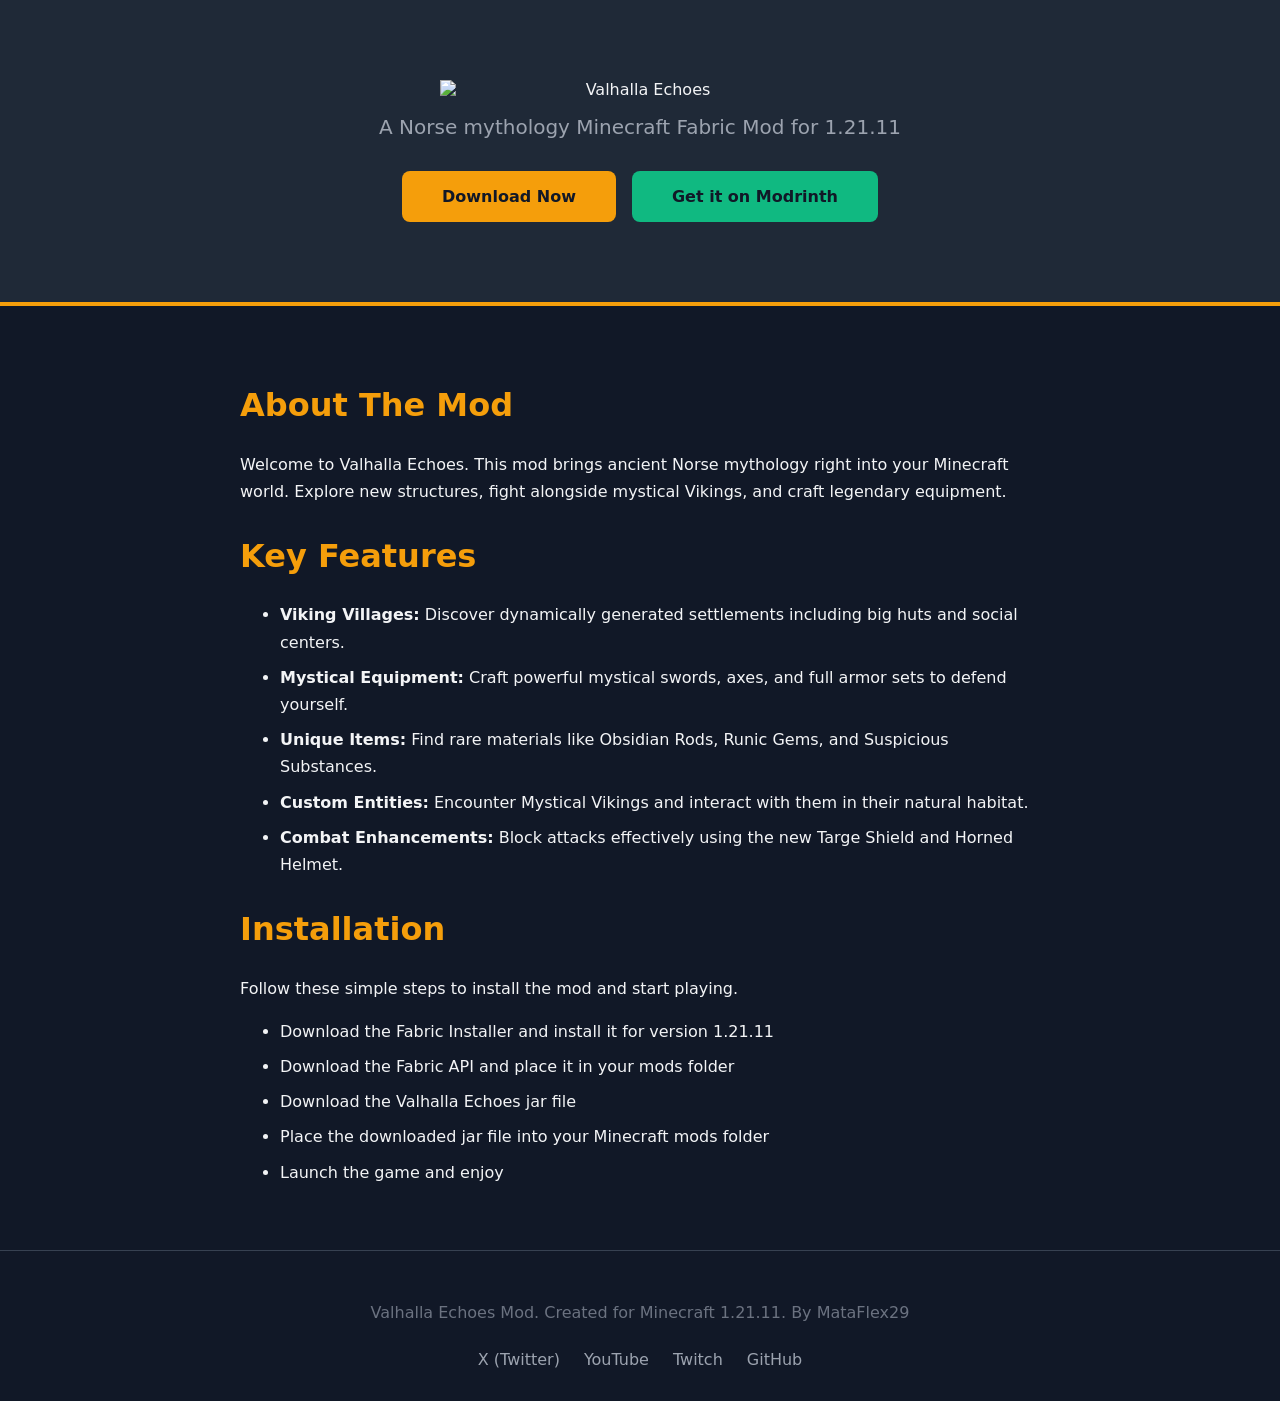
==== docs/index.html @ 3edcddc8 "Add favicon link to download and index HTML pages" ====
<!DOCTYPE html>
<html lang="en">
<head>
    <meta charset="UTF-8">
    <meta name="viewport" content="width=device-width, initial-scale=1.0">
    <title>Valhalla Echoes Mod</title>
    <link rel="icon" type="image/x-icon" href="resources/axe_icon.png">
    <style>
        body { margin: 0 }
        body { padding: 0 }
        body { background-color: #111827 }
        body { color: #f3f4f6 }
        body { font-family: system-ui, sans-serif }
        .hero { text-align: center }
        .hero { padding: 5rem 2rem }
        .hero { background-color: #1f2937 }
        .hero { border-bottom: 4px solid #f59e0b }
        h1 { font-size: 3.5rem }
        h1 { margin: 0 0 1rem 0 }
        h1 { color: #f59e0b }
        .subtitle { font-size: 1.25rem }
        .subtitle { color: #9ca3af }
        .container { max-width: 800px }
        .container { margin: 0 auto }
        .container { padding: 3rem 2rem }
        h2 { color: #f59e0b }
        h2 { font-size: 2rem }
        h2 { margin-top: 2rem }
        p { line-height: 1.7 }
        p { margin-bottom: 1rem }
        ul { line-height: 1.7 }
        ul { margin-bottom: 1rem }
        li { margin-bottom: 0.5rem }
        .button-group { display: flex }
        .button-group { justify-content: center }
        .button-group { gap: 1rem }
        .button-group { margin-top: 2rem }
        .btn { display: inline-block }
        .btn { background-color: #f59e0b }
        .btn { color: #111827 }
        .btn { padding: 1rem 2.5rem }
        .btn { text-decoration: none }
        .btn { font-weight: bold }
        .btn { border-radius: 0.5rem }
        .btn:hover { background-color: #fbbf24 }
        .btn-modrinth { background-color: #10b981 }
        .btn-modrinth:hover { background-color: #34d399 }
        .footer { text-align: center }
        .footer { padding: 2rem }
        .footer { color: #6b7280 }
        .footer { border-top: 1px solid #374151 }
        .social-links { display: flex }
        .social-links { justify-content: center }
        .social-links { gap: 1.5rem }
        .social-links { margin-top: 1.5rem }
        .social-links a { color: #9ca3af }
        .social-links a { text-decoration: none }
        .social-links a:hover { color: #f59e0b }
        .title-link { text-decoration: none }
        .title-link { color: inherit }

        .hero-logo { max-width: 100% }
        .hero-logo { height: auto }
        .hero-logo { width: 400px }
        .hero-logo { display: block }
        .hero-logo { margin: 0 auto }
        .hero-logo { margin-bottom: 1rem }
    </style>
</head>
<body>
<div class="hero">
    <a href="index.html" class="title-link">
        <img src="resources/logo_large.png" alt="Valhalla Echoes" class="hero-logo">
    </a>
    <div class="subtitle">A Norse mythology Minecraft Fabric Mod for 1.21.11</div>
    <div class="button-group">
        <a href="download.html" class="btn">Download Now</a>
        <a href="https://modrinth.com/mod/valhalla-echoes" class="btn btn-modrinth" target="_blank" rel="noopener noreferrer">Get it on Modrinth</a>
    </div>
</div>

<div class="container">
    <h2>About The Mod</h2>
    <p>Welcome to Valhalla Echoes. This mod brings ancient Norse mythology right into your Minecraft world. Explore new structures, fight alongside mystical Vikings, and craft legendary equipment.</p>

    <h2>Key Features</h2>
    <ul>
        <li><strong>Viking Villages:</strong> Discover dynamically generated settlements including big huts and social centers.</li>
        <li><strong>Mystical Equipment:</strong> Craft powerful mystical swords, axes, and full armor sets to defend yourself.</li>
        <li><strong>Unique Items:</strong> Find rare materials like Obsidian Rods, Runic Gems, and Suspicious Substances.</li>
        <li><strong>Custom Entities:</strong> Encounter Mystical Vikings and interact with them in their natural habitat.</li>
        <li><strong>Combat Enhancements:</strong> Block attacks effectively using the new Targe Shield and Horned Helmet.</li>
    </ul>

    <h2>Installation</h2>
    <p>Follow these simple steps to install the mod and start playing.</p>
    <ul>
        <li>Download the Fabric Installer and install it for version 1.21.11</li>
        <li>Download the Fabric API and place it in your mods folder</li>
        <li>Download the Valhalla Echoes jar file</li>
        <li>Place the downloaded jar file into your Minecraft mods folder</li>
        <li>Launch the game and enjoy</li>
    </ul>

</div>

<div class="footer">
    <p>Valhalla Echoes Mod. Created for Minecraft 1.21.11. By MataFlex29</p>
    <div class="social-links">
        <a href="https://x.com/_smata21_" target="_blank" rel="noopener noreferrer">X (Twitter)</a>
        <a href="https://www.youtube.com/@flexymeerkat" target="_blank" rel="noopener noreferrer">YouTube</a>
        <a href="https://twitch.tv/mataflex29" target="_blank" rel="noopener noreferrer">Twitch</a>
        <a href="https://github.com/SebasMata/valhalla-echoes-1.21.11" target="_blank" rel="noopener noreferrer">GitHub</a>
    </div>
</div>
</body>
</html>
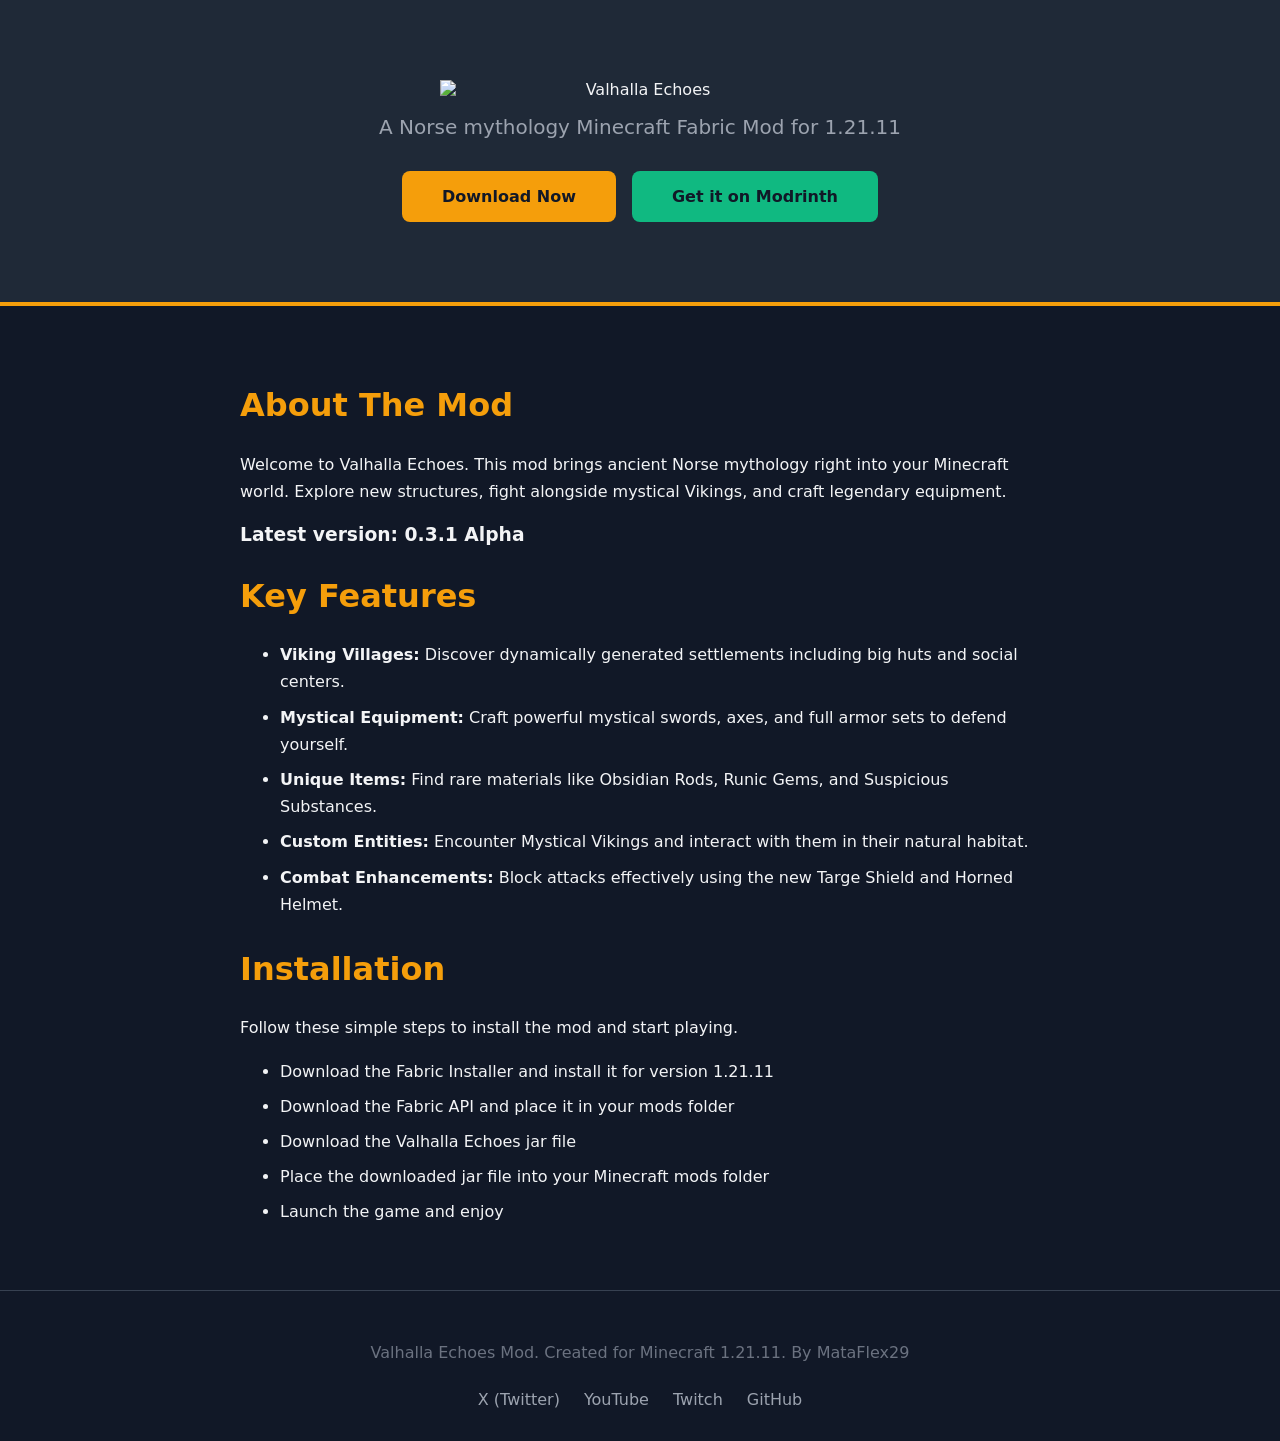
==== commit e41a12f3: "Update download and index pages to reflect latest mod version and improve clarity" ====
--- a/docs/index.html
+++ b/docs/index.html
@@ -82,6 +82,7 @@
 <div class="container">
     <h2>About The Mod</h2>
     <p>Welcome to Valhalla Echoes. This mod brings ancient Norse mythology right into your Minecraft world. Explore new structures, fight alongside mystical Vikings, and craft legendary equipment.</p>
+    <h3>Latest version: 0.3.1 Alpha</h3>
 
     <h2>Key Features</h2>
     <ul>
